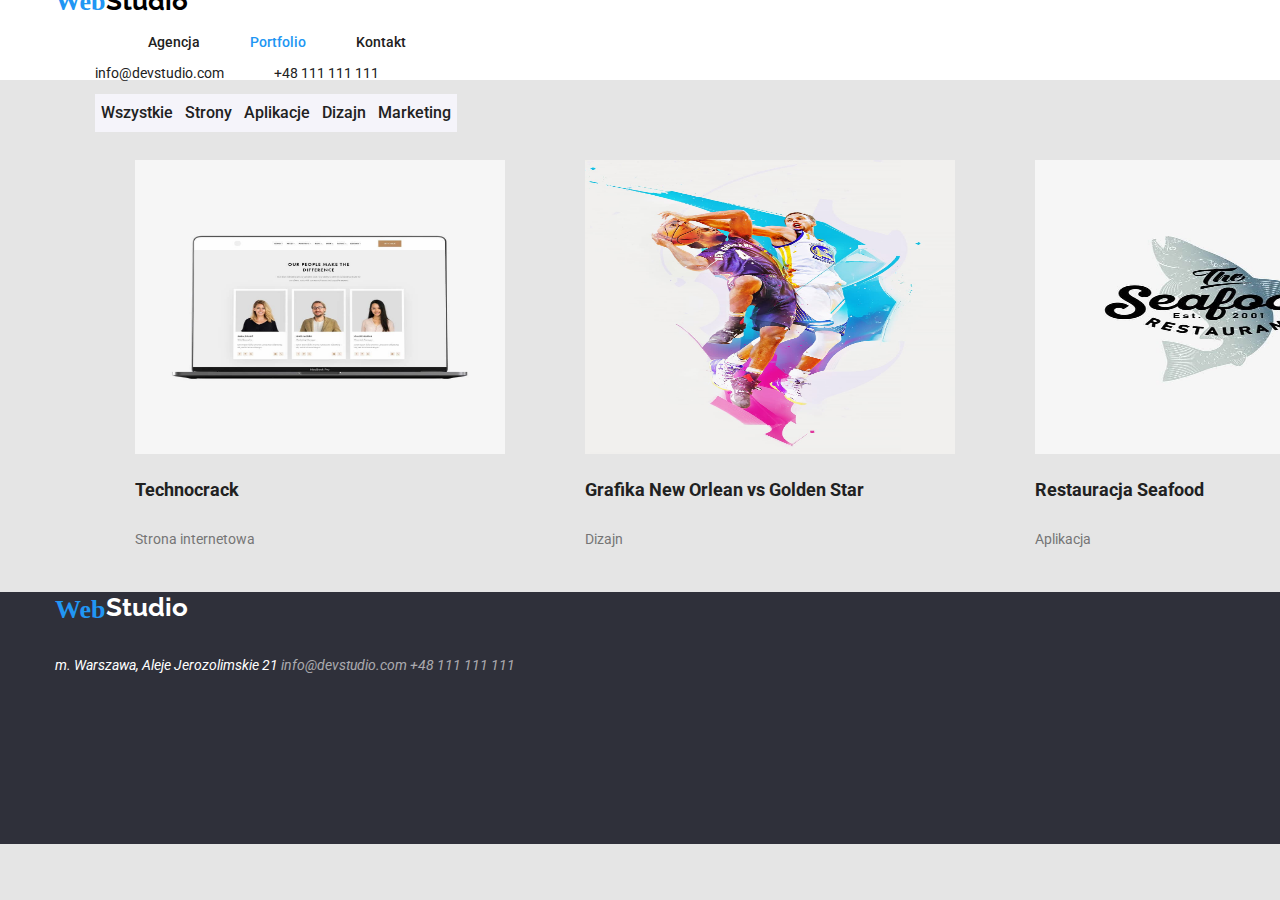
==== portfolio.html @ 8181daa1 "Zapisanie wszystkich zmian" ====
<!DOCTYPE html>
<html lang="en">
<head>
    <link
      rel="stylesheet"
      href="https://cdnjs.cloudflare.com/ajax/libs/modern-normalize/1.1.0/modern-normalize.css"
      integrity="sha512-Y0MM+V6ymRKN2zStTqzQ227DWhhp4Mzdo6gnlRnuaNCbc+YN/ZH0sBCLTM4M0oSy9c9VKiCvd4Jk44aCLrNS5Q=="
      crossorigin="anonymous"
      referrerpolicy="no-referrer"
    />
    <meta charset="UTF-8">
    <meta http-equiv="X-UA-Compatible" content="IE=edge">
    <meta name="viewport" content="width=device-width, initial-scale=1.0">
    <title>Portfolio</title>
    <link rel="stylesheet" href="./css/styles.css">
    <link rel="preconnect" href="https://fonts.googleapis.com">
<link rel="preconnect" href="https://fonts.gstatic.com" crossorigin>
<link href="https://fonts.googleapis.com/css2?family=Raleway:wght@700&family=Roboto:wght@400;500;700;900&display=swap" rel="stylesheet">
</head>
<body>
   <header class="header-style">
    <div class="container"> 
        <a class="logo" href="index.html"><span class="web-style">Web</span>Studio</a>
            <nav>
                <ul class="menu links-nav">
                    <li><a class="link" href="/portfolio.html">Agencja</a></li>
                    <li><a class="link portfolio" href="portfolio.html">Portfolio</a></li>
                    <li><a class="link" href="/portfolio.html">Kontakt</a></li>
                </ul>
            </nav>
        <ul class="menu contacts-header">
            <li>
                <a class="second-link" href="mailto:info@devstudio.com">info@devstudio.com</a>
            </li>

            <li>
                <a class="second-link" href="tel:+48111111111">+48 111 111 111</a>
            </li>
        </ul>
    </div>
    </header>  
    <main>
    <section>
        <div class="container">
        <ul class="menu">
        <li>
            <button class="portfolio-button">Wszystkie</button>
        </li>
        <li>
            <button class="portfolio-button">Strony</button>
        </li>
        <li>
            <button class="portfolio-button">Aplikacje</button>
        </li>
        <li>
            <button class="portfolio-button">Dizajn</button>
        </li>
        <li>
            <button class="portfolio-button">Marketing</button>
        </li>
        </ul>
    </div>
    <div class="container">   
        <ul class="menu portfolio-images">
            <li>
                <figure>
                    <img src="./images/technocrack.jpg"
                alt="Zdjęcie przedstawiające laptopa z wyświetlonymi na ekranie pracownikami firmy"
                width="370"
                height="294" />
            <figcaption>
                <h3 class="portfolio-image-title">Technocrack</h3>
                <p class="portfolio-image-description">Strona internetowa</p>
            </figcaption>
                </figure>
            </li>
            <li>
                <figure>
                    <img src="./images/new-orlean.jpg"
                alt="Zdjęcie przedstawiające dwóch koszykarzy"
                width="370"
                height="294" />
            <figcaption>
                <h3 class="portfolio-image-title">Grafika New Orlean vs Golden Star</h3>
                <p class="portfolio-image-description">Dizajn</p>
            </figcaption>
                </figure>
            </li>
            <li>
                <figure>
                    <img src="./images/seafood.jpg"
                alt="Zdjęcie przedstawiające logo restauracji Seafood z rybą w tle"
                width="370"
                height="294" />
            <figcaption>
                <h3 class="portfolio-image-title">Restauracja Seafood</h3>
                <p class="portfolio-image-description">Aplikacja</p>
            </figcaption>
                </figure>
            </li>
            <li>
                <figure>
                    <img src="./images/projekt-prime.jpg"
                alt="Zdjęcie przedstawiające słuchawki nauszne"
                width="370"
                height="294" />
            <figcaption>
                <h3 class="portfolio-image-title">Projekt Prime</h3>
                <p class="portfolio-image-description">Marketing</p>
            </figcaption>
                </figure>
            </li>
            <li>
                <figure>
                    <img src="./images/projekt-boxes.jpg"
                alt="Zdjęcie przedstawiające 2 pudełka z napisami"
                width="370"
                height="294" />
            <figcaption>
                <h3 class="portfolio-image-title">Projekt Boxes</h3>
                <p class="portfolio-image-description">Aplikacja</p>
            </figcaption>
                </figure>
            </li>
            <li>
                <figure>
                    <img src="./images/map-on-screen.jpg"
                alt="Zdjęcie przedstawiające ekran monitora z otwartą stroną internetową, a w niej mapą świata"
                width="370"
                height="294" />
            <figcaption>
                <h3 class="portfolio-image-title">Inspiration has no Borders</h3>
                <p class="portfolio-image-description">Strona internetowa</p>
            </figcaption>
                </figure>
            </li>
            <li>
                <figure>
                    <img src="./images/magazyn-limited-edition.jpg"
                alt="Zdjęcie przedstawiające dwie strony otwartego magazynu"
                width="370"
                height="294" />
            <figcaption>
                <h3 class="portfolio-image-title">Magazyn Limited Edition</h3>
                <p class="portfolio-image-description">Dizajn</p>
            </figcaption>
                </figure>
            </li>
            <li>
                <figure>
                    <img src="./images/projekt-lab.jpg"
                alt="Zdjęcie przedstawiające etykietę zawieszoną na sznurku"
                width="370"
                height="294" />
            <figcaption>
                <h3 class="portfolio-image-title">Projekt LAB</h3>
                <p class="portfolio-image-description">Marketing</p>
            </figcaption>
                </figure>
            </li>
            <li>
                <figure>
                    <img src="./images/growing-business.jpg"
                alt="Zdjęcie przedstawiające osobę piszącą na klawiaturze laptopa"
                width="370"
                height="294" />
            <figcaption>
                <h3 class="portfolio-image-title">Growing Business</h3>
                <p class="portfolio-image-description">Aplikacja</p>
            </figcaption>
                </figure>
            </li>
        </ul>
    </div>     
    </section>
</main>
    <footer class="footer-style">
        <div class="container">
            <p class="logo-footer"><span class="web-style">Web</span>Studio</p>
                <address class="address">m. Warszawa, Aleje Jerozolimskie 21
                    <a class="second-link-footer contact-footer" href="mailto:info@devstudio.com">info@devstudio.com</a>
                    <a class="second-link-footer contact-footer" href="tel:+48111111111">+48 111 111 111</a>
                </address>
        </div>
    </footer>
</body>
</html>
---- css/styles.css ----
body {
    font-family: 'Roboto', 'Helvetica Neue', 'Verdana', 'Tahoma', sans-serif;
    font-weight: 400;
    font-size: 14px;
    font-style: normal;
    color: var(--main-text-color);
    background-color: var(--main-background-color);
    letter-spacing: 0.03;
}

:root {
    --main-background-color: #E5E5E5;
    --white-main-color: #FFFFFF;
    --main-text-color: #757575;
    --blue-color: #2196F3;
    --logo-black-color: #000000;
    --text-black-color: #212121;
    --footer-contacts-color: #FFFFFF99;
    --background-grey-color: #2F303A;
    --buttons-section-color: #F5F4FA;
}

ul,
p {
    display: flex;
}

img {
    display: block;
}

.container {
    width: 100%;
    max-width: 1200px;
    margin: 0 auto;
    padding: 0 15px;
}

.header-style {
    background-color: var(--white-main-color);
    height: 80px;
    display: flex;
    flex-direction: row;
    justify-content: space-evenly;
    padding: 24px 0 25px 0;
    align-items: center;
}

.web-style {
    color: var(--blue-color);
    font-family: 'Oleo Script';
    font-size: 26px;
    line-height: 1.38;
}

.footer-style {
    background-color: var(--background-grey-color);
    height: 252px;
}

.logo-footer {
    color: var(--white-main-color);
    font-family: 'Raleway', sans-serif;
    font-size: 26px;
    font-weight: 700;
    line-height: 30.52px;
}

.logo {
    text-decoration: none;
    color: var(--logo-black-color);
    font-family: 'Raleway', sans-serif;
    font-size: 26px;
    font-weight: 700;
    line-height: 30.52px;
}

.links-nav {
    display: flex;
    flex-direction: row;
    padding-left: 93px;
    gap: 50px;
}

.contacts-header {
    margin-left: auto;
}

.link {
    text-decoration: none;
    color: var(--text-black-color);
    font-weight: 500;
    line-height: 1.17;
    letter-spacing: 0.02;
}

.link:hover,
.link:focus {
    color: var(--blue-color);
}

.second-link {
    text-decoration: none;
    color: var(--text-black-color);
    padding-right: 50px;
}

.second-link:hover,
.second-link:focus {
    color: var(--blue-color);
}

.second-link-footer {
    color: var(--footer-contacts-color);
    text-decoration: none;
}

.second-link-footer:hover,
.second-link-footer:focus {
    color: var(--blue-color);
}


.portfolio-button {
    background-color: var(--buttons-section-color);
    border: none;
    font-size: 16px;
    font-weight: 500;
    font-style: medium;
    text-align: center;
    line-height: 1.625;
    color: var(--text-black-color);
    height: 38px;
}

.portfolio-button:hover,
.portfolio-button:focus {
    background: var(--blue-color);
    color: var(--white-main-color);
    cursor: pointer;
}

.main-button {
    background-color: var(--buttons-section-color);
    color: var(--text-black-color);
    border: none;
    width: 200px;
    height: 50px;
}

.main-button:hover,
.main-button:focus {
    background-color: var(--blue-color);
    color: var(--white-main-color);
    cursor: pointer;
}

.title {
    color: var(--white-main-color);
    text-align: center;
    letter-spacing: 0.06;
    font-weight: 900;
    font-size: 44px;
    line-height: 1.36;
}

.description-title {
    font-weight: 700;
    line-height: 1.17;
    color: var(--text-black-color);
}

.description {
    line-height: 1.71;
}

.images-title {
    font-weight: 700;
    font-size: 36px;
    line-height: 1.17;
    color: var(--text-black-color);
    text-align: center;
}

.team-section-title {
    font-weight: 700;
    font-size: 36px;
    line-height: 1.17;
    color: var(--text-black-color);
    text-align: center;
}

.section {
    background-color: var(--background-grey-color);
    height: 600px;
}

.description-section {
    height: 769px;
}

.team-section {
    background-color: var(--buttons-color);
    height: 648px;
}

.team-member {
    color: var(--text-black-color);
    font-weight: 500;
    font-size: 16px;
    line-height: 1.17;
}

.team-member-profession {
    font-size: 16px;
    line-height: 1.17;
}

.portfolio-image-title {
    font-weight: 700;
    font-size: 18px;
    line-height: 2;
    letter-spacing: 0.06;
    color: var(--text-black-color);
}

.portfolio-image-description {
    font-size: 14px;
    line-height: 1.875;
}

.address {
    line-height: 1.71;
    color: var(--white-main-color);
}

.portfolio {
    color: var(--blue-color);
}

.lorem-menu {
    display: flex;
    justify-content: space-between;
}

.menu {
    list-style: none;
    display: flex;
    flex-direction: row;
}

.portfolio-images {
    display: flex;
}
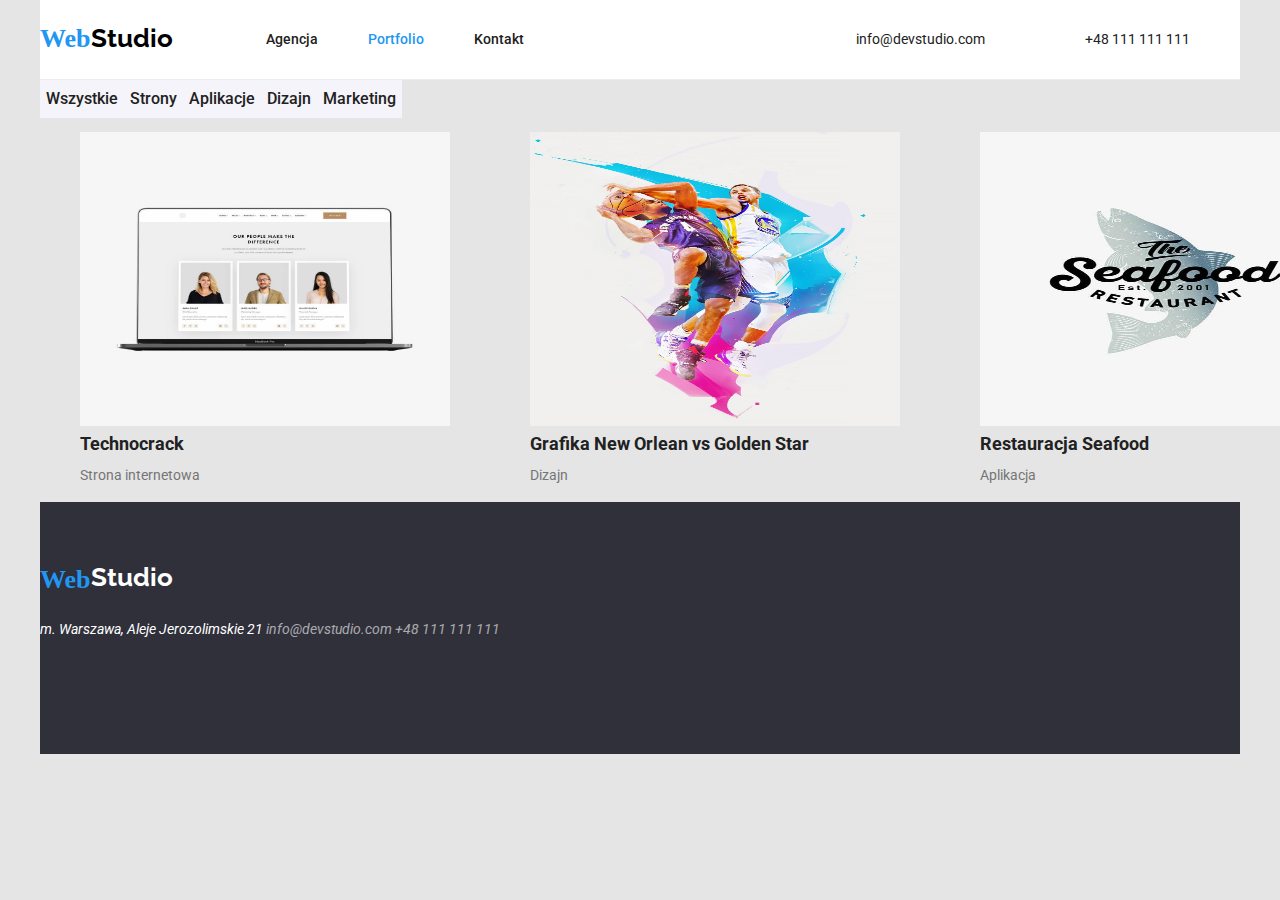
==== commit 86e5e0ab: "Zmiany CSS" ====
--- a/portfolio.html
+++ b/portfolio.html
@@ -18,8 +18,7 @@
 <link href="https://fonts.googleapis.com/css2?family=Raleway:wght@700&family=Roboto:wght@400;500;700;900&display=swap" rel="stylesheet">
 </head>
 <body>
-   <header class="header-style">
-    <div class="container"> 
+   <header class="header-style container">
         <a class="logo" href="index.html"><span class="web-style">Web</span>Studio</a>
             <nav>
                 <ul class="menu links-nav">
@@ -37,30 +36,27 @@
                 <a class="second-link" href="tel:+48111111111">+48 111 111 111</a>
             </li>
         </ul>
-    </div>
     </header>  
     <main>
-    <section>
-        <div class="container">
+    <section class="container">
         <ul class="menu">
-        <li>
+            <li>
             <button class="portfolio-button">Wszystkie</button>
-        </li>
-        <li>
+            </li>
+            <li>
             <button class="portfolio-button">Strony</button>
-        </li>
-        <li>
+            </li>
+            <li>
             <button class="portfolio-button">Aplikacje</button>
-        </li>
-        <li>
+            </li>
+            <li>
             <button class="portfolio-button">Dizajn</button>
-        </li>
-        <li>
+            </li>
+            <li>
             <button class="portfolio-button">Marketing</button>
-        </li>
-        </ul>
-    </div>
-    <div class="container">   
+            </li>
+        </ul>  
+        
         <ul class="menu portfolio-images">
             <li>
                 <figure>
@@ -170,18 +166,15 @@
             </figcaption>
                 </figure>
             </li>
-        </ul>
-    </div>     
+        </ul>     
     </section>
 </main>
-    <footer class="footer-style">
-        <div class="container">
-            <p class="logo-footer"><span class="web-style">Web</span>Studio</p>
-                <address class="address">m. Warszawa, Aleje Jerozolimskie 21
-                    <a class="second-link-footer contact-footer" href="mailto:info@devstudio.com">info@devstudio.com</a>
-                    <a class="second-link-footer contact-footer" href="tel:+48111111111">+48 111 111 111</a>
-                </address>
-        </div>
+    <footer class="footer-style container">
+        <p class="logo-footer"><span class="web-style">Web</span>Studio</p>
+            <address class="address">m. Warszawa, Aleje Jerozolimskie 21
+                <a class="second-link-footer contact-footer" href="mailto:info@devstudio.com">info@devstudio.com</a>
+                <a class="second-link-footer contact-footer" href="tel:+48111111111">+48 111 111 111</a>
+            </address>
     </footer>
 </body>
 </html>--- a/css/styles.css
+++ b/css/styles.css
@@ -18,6 +18,21 @@
     --footer-contacts-color: #FFFFFF99;
     --background-grey-color: #2F303A;
     --buttons-section-color: #F5F4FA;
+    --border-color: #ECECEC;
+}
+
+
+h1,
+h2,
+h3,
+h4,
+h5,
+h6,
+p,
+ul {
+  list-style: none;
+  padding: 0;
+  margin: 0;
 }
 
 ul,
@@ -30,10 +45,8 @@
 }
 
 .container {
-    width: 100%;
     max-width: 1200px;
     margin: 0 auto;
-    padding: 0 15px;
 }
 
 .header-style {
@@ -44,6 +57,7 @@
     justify-content: space-evenly;
     padding: 24px 0 25px 0;
     align-items: center;
+    border-bottom: 1px var(--border-color) solid;
 }
 
 .web-style {
@@ -64,6 +78,8 @@
     font-size: 26px;
     font-weight: 700;
     line-height: 30.52px;
+    padding-top: 60px;
+    padding-bottom: 20px;
 }
 
 .logo {
@@ -84,6 +100,7 @@
 
 .contacts-header {
     margin-left: auto;
+    gap: 50px;
 }
 
 .link {
@@ -146,6 +163,11 @@
     border: none;
     width: 200px;
     height: 50px;
+    border-radius: 4px;
+    text-align: center;
+    padding: 10px 41px;
+    box-shadow: 0px 4px 4px rgba(0, 0, 0, 0.15);
+    margin-left: 500px;
 }
 
 .main-button:hover,
@@ -162,12 +184,15 @@
     font-weight: 900;
     font-size: 44px;
     line-height: 1.36;
+    padding-top: 200px;
+    margin-bottom: 30px;
 }
 
 .description-title {
     font-weight: 700;
     line-height: 1.17;
     color: var(--text-black-color);
+    margin-top: 94px;
 }
 
 .description {
@@ -180,6 +205,12 @@
     line-height: 1.17;
     color: var(--text-black-color);
     text-align: center;
+    margin-top: 94px;
+    margin-bottom: 50px;
+}
+
+.images-list {
+    gap: 30px;
 }
 
 .team-section-title {
@@ -188,6 +219,7 @@
     line-height: 1.17;
     color: var(--text-black-color);
     text-align: center;
+    padding-top: 94px;
 }
 
 .section {
@@ -200,8 +232,31 @@
 }
 
 .team-section {
-    background-color: var(--buttons-color);
+    background-color: var(--buttons-section-color);
     height: 648px;
+}
+
+.team-menu {
+    display: flex;
+    gap: 30px;
+    justify-content: center;
+    margin-top: 50px;
+}
+
+.team-member-area {
+    display: flex;
+    justify-content: center;
+    background-color: var(--white-main-color);
+    width: 270px;
+    height: 368px;
+    border-bottom-left-radius: 4px;
+    border-bottom-right-radius: 4px;
+    margin: 0;
+    text-align: center;
+    align-items: start;
+    box-shadow: 0px 1px 3px rgba(0, 0, 0, 0.12), 0px 1px 1px rgba(0, 0, 0, 0.14),
+    0px 2px 1px rgba(0, 0, 0, 0.2);
+    margin-bottom: 94px;
 }
 
 .team-member {
@@ -209,11 +264,15 @@
     font-weight: 500;
     font-size: 16px;
     line-height: 1.17;
+    text-align: center;
+    padding-top: 30px;
 }
 
 .team-member-profession {
     font-size: 16px;
     line-height: 1.17;
+    justify-content: center;
+    padding-top: 10px;
 }
 
 .portfolio-image-title {
@@ -252,3 +311,13 @@
 .portfolio-images {
     display: flex;
 }
+
+.adress-list {
+    display: flex;
+    flex-direction: column;
+    padding-bottom: 60px;
+}
+
+.address-item {
+    padding-bottom: 9px;
+}
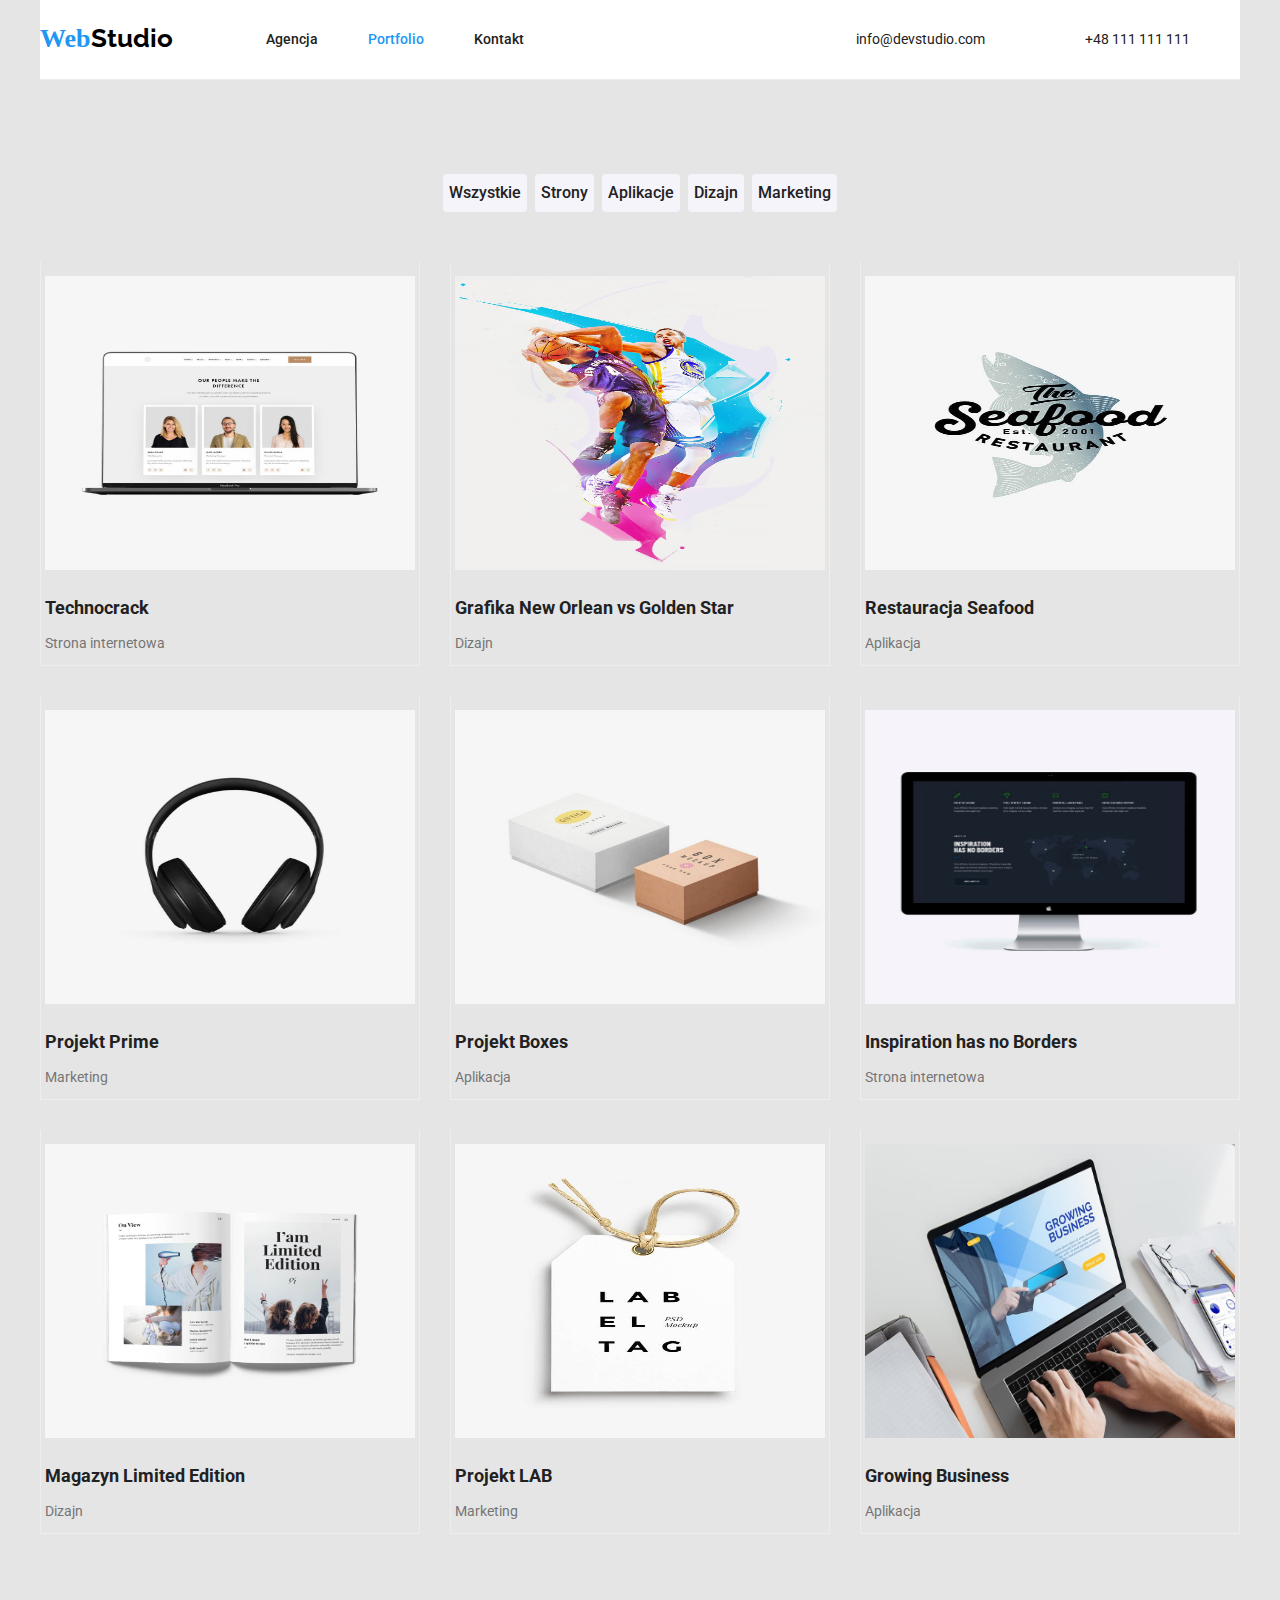
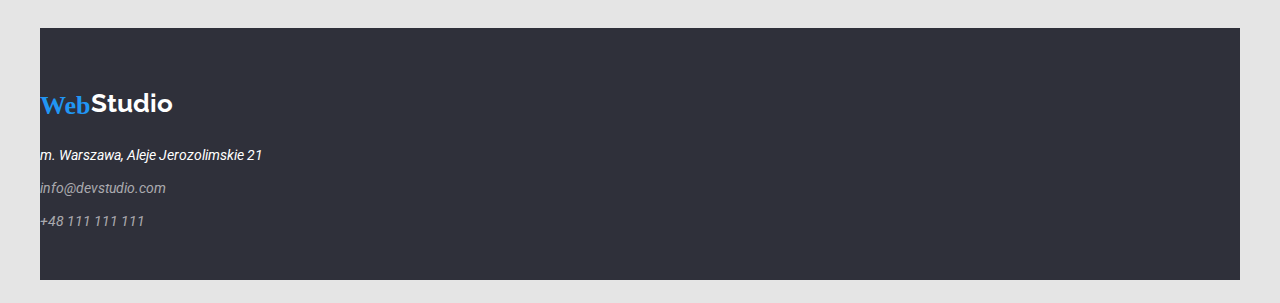
==== commit c0a7c9c7: "commit" ====
--- a/portfolio.html
+++ b/portfolio.html
@@ -39,7 +39,7 @@
     </header>  
     <main>
     <section class="container">
-        <ul class="menu">
+        <ul class="menu buttons">
             <li>
             <button class="portfolio-button">Wszystkie</button>
             </li>
@@ -58,7 +58,7 @@
         </ul>  
         
         <ul class="menu portfolio-images">
-            <li>
+            <li class="portfolio-item">
                 <figure>
                     <img src="./images/technocrack.jpg"
                 alt="Zdjęcie przedstawiające laptopa z wyświetlonymi na ekranie pracownikami firmy"
@@ -70,7 +70,7 @@
             </figcaption>
                 </figure>
             </li>
-            <li>
+            <li class="portfolio-item">
                 <figure>
                     <img src="./images/new-orlean.jpg"
                 alt="Zdjęcie przedstawiające dwóch koszykarzy"
@@ -82,7 +82,7 @@
             </figcaption>
                 </figure>
             </li>
-            <li>
+            <li class="portfolio-item">
                 <figure>
                     <img src="./images/seafood.jpg"
                 alt="Zdjęcie przedstawiające logo restauracji Seafood z rybą w tle"
@@ -94,7 +94,7 @@
             </figcaption>
                 </figure>
             </li>
-            <li>
+            <li class="portfolio-item">
                 <figure>
                     <img src="./images/projekt-prime.jpg"
                 alt="Zdjęcie przedstawiające słuchawki nauszne"
@@ -106,7 +106,7 @@
             </figcaption>
                 </figure>
             </li>
-            <li>
+            <li class="portfolio-item">
                 <figure>
                     <img src="./images/projekt-boxes.jpg"
                 alt="Zdjęcie przedstawiające 2 pudełka z napisami"
@@ -118,7 +118,7 @@
             </figcaption>
                 </figure>
             </li>
-            <li>
+            <li class="portfolio-item">
                 <figure>
                     <img src="./images/map-on-screen.jpg"
                 alt="Zdjęcie przedstawiające ekran monitora z otwartą stroną internetową, a w niej mapą świata"
@@ -130,7 +130,7 @@
             </figcaption>
                 </figure>
             </li>
-            <li>
+            <li class="portfolio-item">
                 <figure>
                     <img src="./images/magazyn-limited-edition.jpg"
                 alt="Zdjęcie przedstawiające dwie strony otwartego magazynu"
@@ -142,7 +142,7 @@
             </figcaption>
                 </figure>
             </li>
-            <li>
+            <li class="portfolio-item">
                 <figure>
                     <img src="./images/projekt-lab.jpg"
                 alt="Zdjęcie przedstawiające etykietę zawieszoną na sznurku"
@@ -154,7 +154,7 @@
             </figcaption>
                 </figure>
             </li>
-            <li>
+            <li class="portfolio-item">
                 <figure>
                     <img src="./images/growing-business.jpg"
                 alt="Zdjęcie przedstawiające osobę piszącą na klawiaturze laptopa"
@@ -171,9 +171,16 @@
 </main>
     <footer class="footer-style container">
         <p class="logo-footer"><span class="web-style">Web</span>Studio</p>
-            <address class="address">m. Warszawa, Aleje Jerozolimskie 21
-                <a class="second-link-footer contact-footer" href="mailto:info@devstudio.com">info@devstudio.com</a>
-                <a class="second-link-footer contact-footer" href="tel:+48111111111">+48 111 111 111</a>
+            <address class="address">
+                <ul class="adress-list">
+                    <li class="address-item">m. Warszawa, Aleje Jerozolimskie 21</li>
+                    <li class="address-item">
+                        <a class="second-link-footer contact-footer" href="mailto:info@devstudio.com">info@devstudio.com</a>
+                    </li>
+                    <li class="address-item">
+                        <a class="second-link-footer contact-footer" href="tel:+48111111111">+48 111 111 111</a>
+                    </li>
+                </ul>
             </address>
     </footer>
 </body>
--- a/css/styles.css
+++ b/css/styles.css
@@ -19,6 +19,7 @@
     --background-grey-color: #2F303A;
     --buttons-section-color: #F5F4FA;
     --border-color: #ECECEC;
+    --portfolio-color: #eeeeee;
 }
 
 
@@ -137,6 +138,13 @@
     color: var(--blue-color);
 }
 
+.buttons {
+    display: flex;
+    justify-content: center;
+    gap: 8px;
+    margin-top: 94px;
+    margin-bottom: 50px;
+}
 
 .portfolio-button {
     background-color: var(--buttons-section-color);
@@ -148,6 +156,7 @@
     line-height: 1.625;
     color: var(--text-black-color);
     height: 38px;
+    border-radius: 4px;
 }
 
 .portfolio-button:hover,
@@ -281,11 +290,13 @@
     line-height: 2;
     letter-spacing: 0.06;
     color: var(--text-black-color);
+    padding-top: 20px;
 }
 
 .portfolio-image-description {
     font-size: 14px;
     line-height: 1.875;
+    padding-top: 4px;
 }
 
 .address {
@@ -310,6 +321,22 @@
 
 .portfolio-images {
     display: flex;
+    flex-wrap: wrap;
+    gap: 30px;
+    margin-top: 50px;
+    margin-bottom: 94px;
+}
+
+.portfolio-item {
+    display: flex;
+    width: 370px;
+    height: 404px;
+    flex-basis: calc((100% - 60px) / 3);
+    justify-content: center;
+    border-left: 1px solid var(--portfolio-color);
+    border-right: 1px solid var(--portfolio-color);
+    border-bottom: 1px solid var(--portfolio-color);
+    padding-top: 0;
 }
 
 .adress-list {
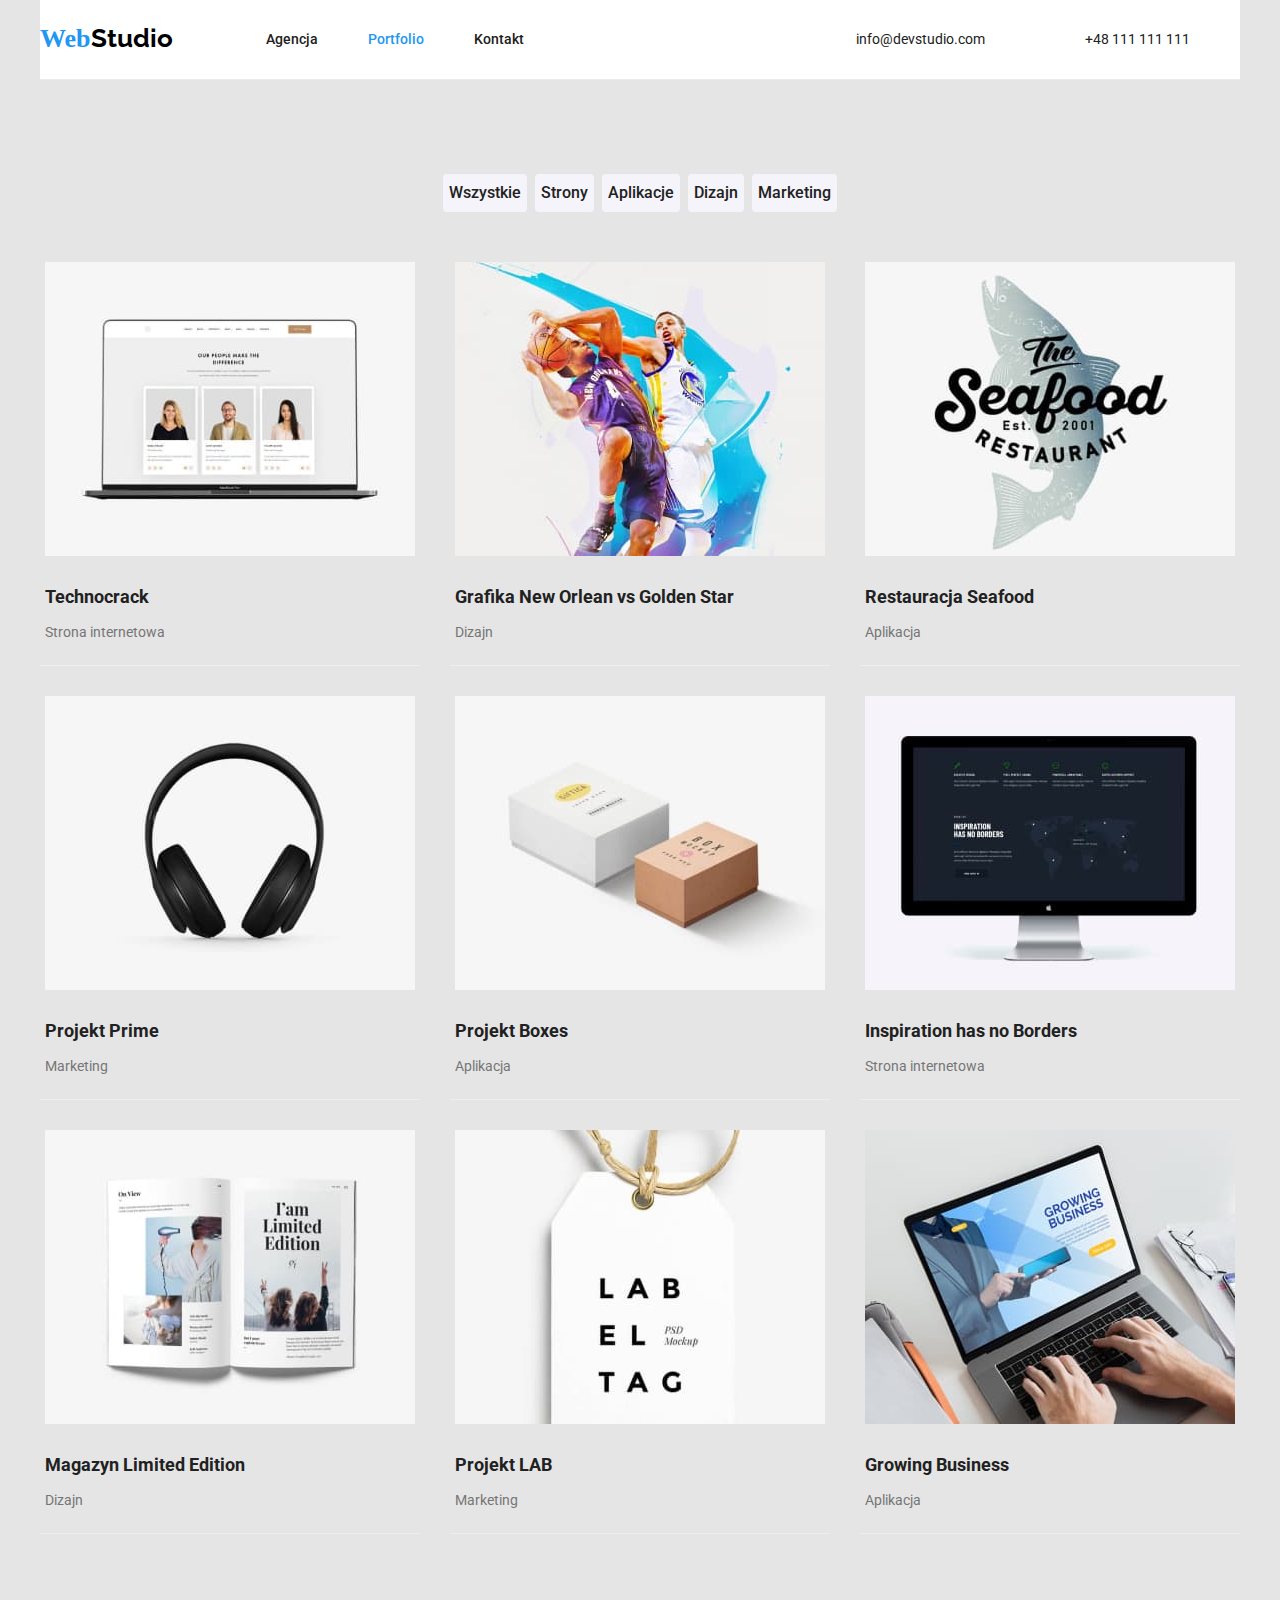
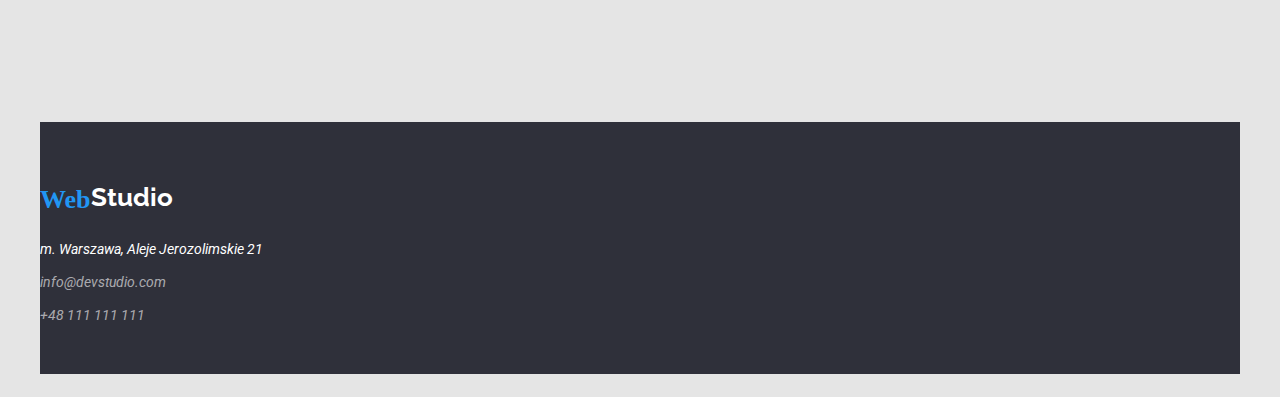
==== commit 1be0a88f: "commit" ====
--- a/portfolio.html
+++ b/portfolio.html
@@ -38,7 +38,7 @@
         </ul>
     </header>  
     <main>
-    <section class="container">
+    <section class="container section">
         <ul class="menu buttons">
             <li>
             <button class="portfolio-button">Wszystkie</button>
@@ -60,7 +60,7 @@
         <ul class="menu portfolio-images">
             <li class="portfolio-item">
                 <figure>
-                    <img src="./images/technocrack.jpg"
+                    <img src="./images/portfolio1.jpg"
                 alt="Zdjęcie przedstawiające laptopa z wyświetlonymi na ekranie pracownikami firmy"
                 width="370"
                 height="294" />
@@ -72,7 +72,7 @@
             </li>
             <li class="portfolio-item">
                 <figure>
-                    <img src="./images/new-orlean.jpg"
+                    <img src="./images/portfolio2.jpg"
                 alt="Zdjęcie przedstawiające dwóch koszykarzy"
                 width="370"
                 height="294" />
@@ -84,7 +84,7 @@
             </li>
             <li class="portfolio-item">
                 <figure>
-                    <img src="./images/seafood.jpg"
+                    <img src="./images/portfolio3.jpg"
                 alt="Zdjęcie przedstawiające logo restauracji Seafood z rybą w tle"
                 width="370"
                 height="294" />
@@ -96,7 +96,7 @@
             </li>
             <li class="portfolio-item">
                 <figure>
-                    <img src="./images/projekt-prime.jpg"
+                    <img src="./images/portfolio4.jpg"
                 alt="Zdjęcie przedstawiające słuchawki nauszne"
                 width="370"
                 height="294" />
@@ -108,7 +108,7 @@
             </li>
             <li class="portfolio-item">
                 <figure>
-                    <img src="./images/projekt-boxes.jpg"
+                    <img src="./images/portfolio5.jpg"
                 alt="Zdjęcie przedstawiające 2 pudełka z napisami"
                 width="370"
                 height="294" />
@@ -120,7 +120,7 @@
             </li>
             <li class="portfolio-item">
                 <figure>
-                    <img src="./images/map-on-screen.jpg"
+                    <img src="./images/portfolio6.jpg"
                 alt="Zdjęcie przedstawiające ekran monitora z otwartą stroną internetową, a w niej mapą świata"
                 width="370"
                 height="294" />
@@ -132,7 +132,7 @@
             </li>
             <li class="portfolio-item">
                 <figure>
-                    <img src="./images/magazyn-limited-edition.jpg"
+                    <img src="./images/portfolio7.jpg"
                 alt="Zdjęcie przedstawiające dwie strony otwartego magazynu"
                 width="370"
                 height="294" />
@@ -144,7 +144,7 @@
             </li>
             <li class="portfolio-item">
                 <figure>
-                    <img src="./images/projekt-lab.jpg"
+                    <img src="./images/portfolio8.jpg"
                 alt="Zdjęcie przedstawiające etykietę zawieszoną na sznurku"
                 width="370"
                 height="294" />
@@ -156,7 +156,7 @@
             </li>
             <li class="portfolio-item">
                 <figure>
-                    <img src="./images/growing-business.jpg"
+                    <img src="./images/portfolio9.jpg"
                 alt="Zdjęcie przedstawiające osobę piszącą na klawiaturze laptopa"
                 width="370"
                 height="294" />
--- a/css/styles.css
+++ b/css/styles.css
@@ -41,13 +41,19 @@
     display: flex;
 }
 
-img {
+figure {
     display: block;
+    margin: 0;
+    padding: 0;
 }
 
 .container {
     max-width: 1200px;
     margin: 0 auto;
+}
+
+.section {
+    padding: 94px 0 94px 0;
 }
 
 .header-style {
@@ -142,7 +148,6 @@
     display: flex;
     justify-content: center;
     gap: 8px;
-    margin-top: 94px;
     margin-bottom: 50px;
 }
 
@@ -188,20 +193,20 @@
 
 .title {
     color: var(--white-main-color);
-    text-align: center;
     letter-spacing: 0.06;
     font-weight: 900;
     font-size: 44px;
     line-height: 1.36;
-    padding-top: 200px;
+    display: flex;
     margin-bottom: 30px;
+    text-align: center;
+    justify-content: center;
 }
 
 .description-title {
     font-weight: 700;
     line-height: 1.17;
     color: var(--text-black-color);
-    margin-top: 94px;
 }
 
 .description {
@@ -228,10 +233,9 @@
     line-height: 1.17;
     color: var(--text-black-color);
     text-align: center;
-    padding-top: 94px;
-}
-
-.section {
+}
+
+.first-section {
     background-color: var(--background-grey-color);
     height: 600px;
 }
@@ -333,8 +337,6 @@
     height: 404px;
     flex-basis: calc((100% - 60px) / 3);
     justify-content: center;
-    border-left: 1px solid var(--portfolio-color);
-    border-right: 1px solid var(--portfolio-color);
     border-bottom: 1px solid var(--portfolio-color);
     padding-top: 0;
 }
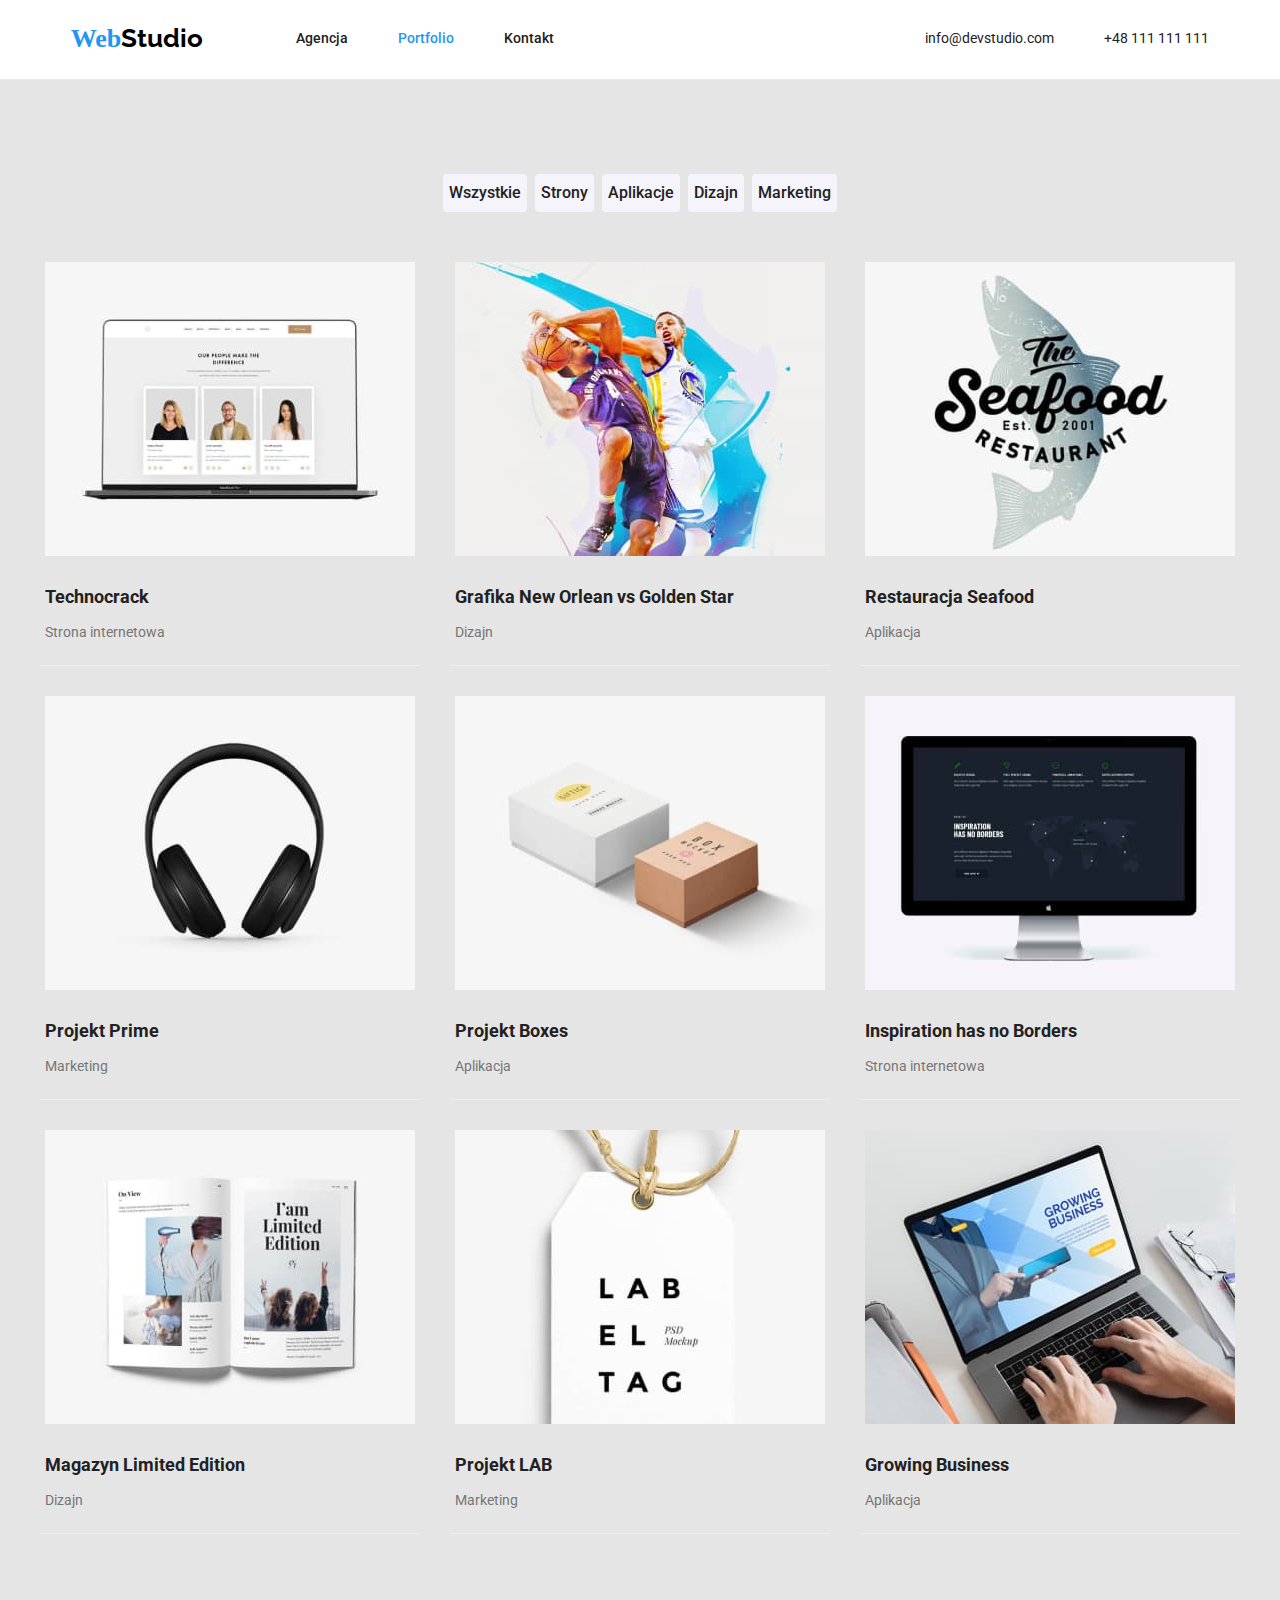
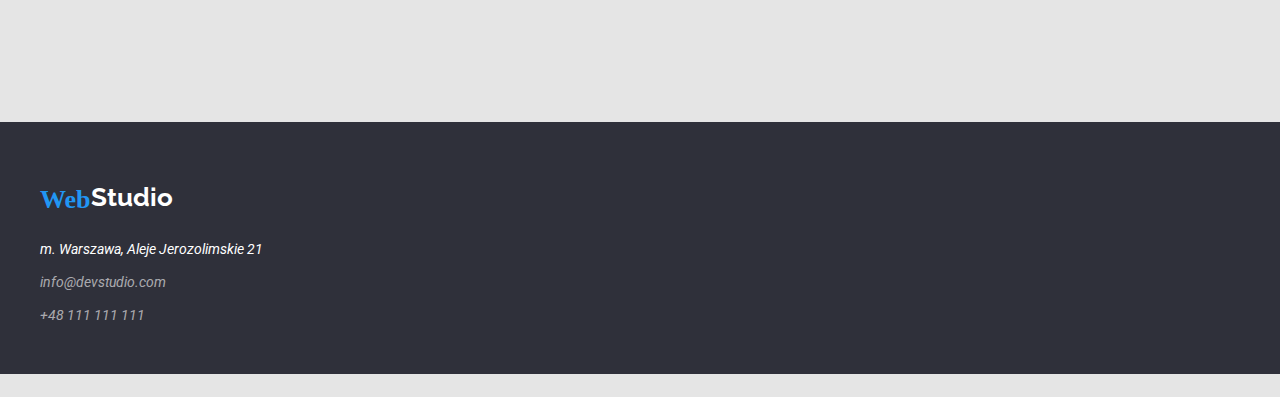
==== commit d7c23400: "commit" ====
--- a/portfolio.html
+++ b/portfolio.html
@@ -18,7 +18,9 @@
 <link href="https://fonts.googleapis.com/css2?family=Raleway:wght@700&family=Roboto:wght@400;500;700;900&display=swap" rel="stylesheet">
 </head>
 <body>
-   <header class="header-style container">
+   <div class="wrapper">
+    <header class="header-style">
+        <div class="container header-wrap">
         <a class="logo" href="index.html"><span class="web-style">Web</span>Studio</a>
             <nav>
                 <ul class="menu links-nav">
@@ -36,9 +38,11 @@
                 <a class="second-link" href="tel:+48111111111">+48 111 111 111</a>
             </li>
         </ul>
+        </div>
     </header>  
     <main>
-    <section class="container section">
+    <section class="section">
+        <div class="container">
         <ul class="menu buttons">
             <li>
             <button class="portfolio-button">Wszystkie</button>
@@ -166,10 +170,12 @@
             </figcaption>
                 </figure>
             </li>
-        </ul>     
+        </ul>
+        </div>     
     </section>
 </main>
-    <footer class="footer-style container">
+    <footer class="footer-style">
+        <div class="container">
         <p class="logo-footer"><span class="web-style">Web</span>Studio</p>
             <address class="address">
                 <ul class="adress-list">
@@ -182,6 +188,8 @@
                     </li>
                 </ul>
             </address>
+        <div>    
     </footer>
+</div>
 </body>
 </html>--- a/css/styles.css
+++ b/css/styles.css
@@ -47,6 +47,7 @@
     padding: 0;
 }
 
+
 .container {
     max-width: 1200px;
     margin: 0 auto;
@@ -67,6 +68,14 @@
     border-bottom: 1px var(--border-color) solid;
 }
 
+.header-wrap {
+    display: flex;
+    flex-direction: row;
+    justify-content: space-evenly;
+    padding: 24px 0 25px 0;
+    align-items: center;
+}
+
 .web-style {
     color: var(--blue-color);
     font-family: 'Oleo Script';
@@ -103,10 +112,11 @@
     flex-direction: row;
     padding-left: 93px;
     gap: 50px;
+    padding-right: 371px;
 }
 
 .contacts-header {
-    margin-left: auto;
+    padding-left: auto;
     gap: 50px;
 }
 
@@ -126,7 +136,6 @@
 .second-link {
     text-decoration: none;
     color: var(--text-black-color);
-    padding-right: 50px;
 }
 
 .second-link:hover,
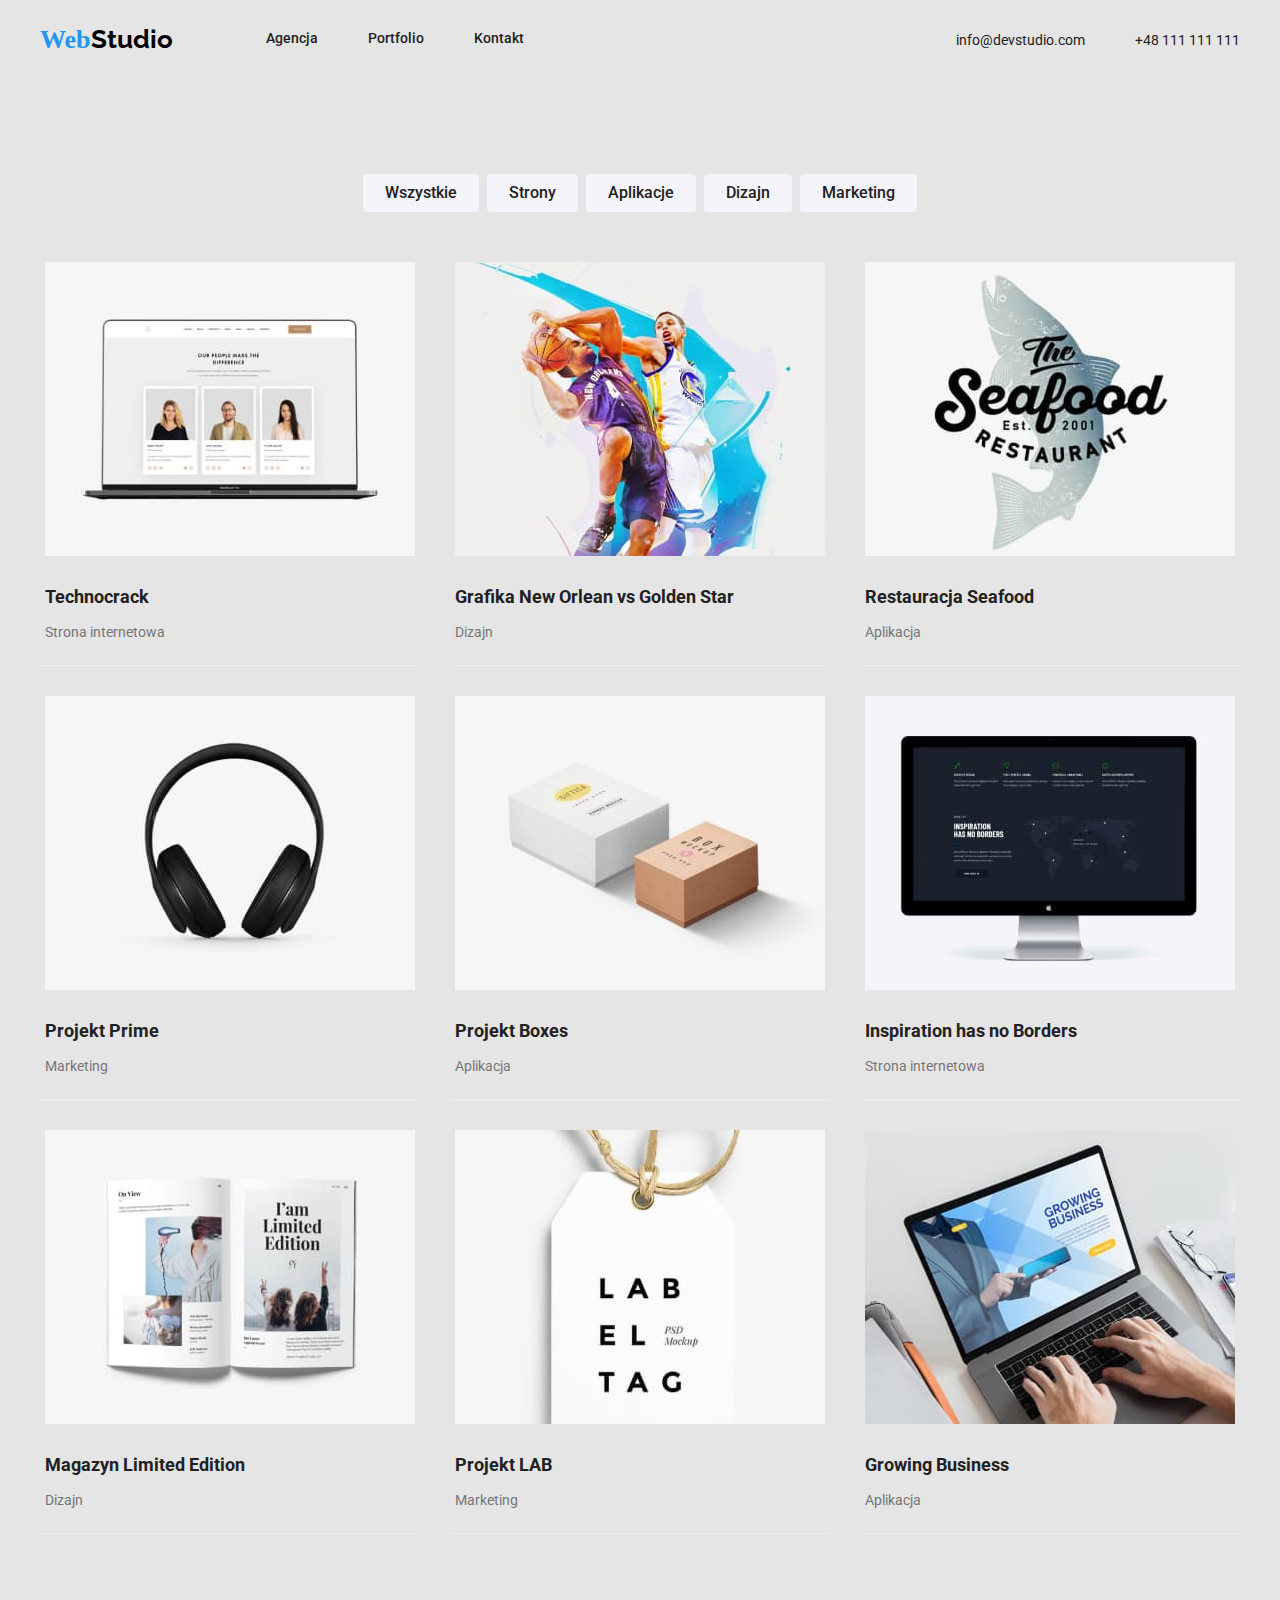
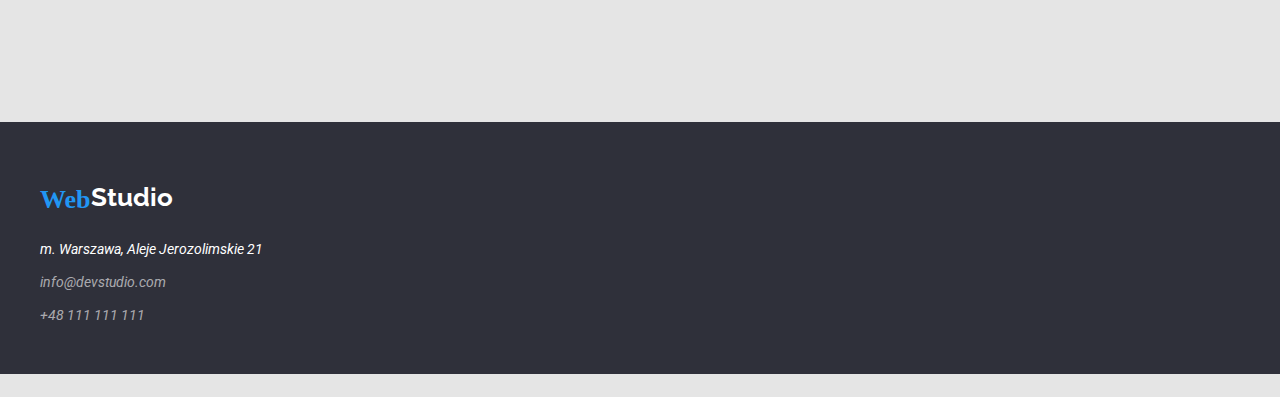
==== commit 05242a85: "commit" ====
--- a/portfolio.html
+++ b/portfolio.html
@@ -19,7 +19,7 @@
 </head>
 <body>
    <div class="wrapper">
-    <header class="header-style">
+    <!-- <header class="header-style">
         <div class="container header-wrap">
         <a class="logo" href="index.html"><span class="web-style">Web</span>Studio</a>
             <nav>
@@ -39,140 +39,156 @@
             </li>
         </ul>
         </div>
-    </header>  
+    </header>   -->
+<header class="header">
+<div class="header__container">
+    <div class="header__container--left">
+        <a class="logo" href="index.html"><span class="web-style">Web</span>Studio</a>
+        <nav class="links-nav">
+            <a class="link" href="./index.html">Agencja </a>
+            <a class="link" href="./portfolio.html">Portfolio</a>
+            <a class="link" href="./index.html">Kontakt</a>
+        </nav>
+    </div>
+    <div class="contacts-header header__container--right">
+        <a href="mailto:info@devstudio.com" class="second-link">info@devstudio.com</a>
+        <a href="tel:+48111111111" class="second-link">+48 111 111 111</a>
+    </div>
+</div>
+</header>
     <main>
-    <section class="section">
-        <div class="container">
-        <ul class="menu buttons">
-            <li>
-            <button class="portfolio-button">Wszystkie</button>
-            </li>
-            <li>
-            <button class="portfolio-button">Strony</button>
-            </li>
-            <li>
-            <button class="portfolio-button">Aplikacje</button>
-            </li>
-            <li>
-            <button class="portfolio-button">Dizajn</button>
-            </li>
-            <li>
-            <button class="portfolio-button">Marketing</button>
-            </li>
-        </ul>  
-        
-        <ul class="menu portfolio-images">
-            <li class="portfolio-item">
-                <figure>
-                    <img src="./images/portfolio1.jpg"
-                alt="Zdjęcie przedstawiające laptopa z wyświetlonymi na ekranie pracownikami firmy"
-                width="370"
-                height="294" />
-            <figcaption>
-                <h3 class="portfolio-image-title">Technocrack</h3>
-                <p class="portfolio-image-description">Strona internetowa</p>
-            </figcaption>
-                </figure>
-            </li>
-            <li class="portfolio-item">
-                <figure>
-                    <img src="./images/portfolio2.jpg"
-                alt="Zdjęcie przedstawiające dwóch koszykarzy"
-                width="370"
-                height="294" />
-            <figcaption>
-                <h3 class="portfolio-image-title">Grafika New Orlean vs Golden Star</h3>
-                <p class="portfolio-image-description">Dizajn</p>
-            </figcaption>
-                </figure>
-            </li>
-            <li class="portfolio-item">
-                <figure>
-                    <img src="./images/portfolio3.jpg"
-                alt="Zdjęcie przedstawiające logo restauracji Seafood z rybą w tle"
-                width="370"
-                height="294" />
-            <figcaption>
-                <h3 class="portfolio-image-title">Restauracja Seafood</h3>
-                <p class="portfolio-image-description">Aplikacja</p>
-            </figcaption>
-                </figure>
-            </li>
-            <li class="portfolio-item">
-                <figure>
-                    <img src="./images/portfolio4.jpg"
-                alt="Zdjęcie przedstawiające słuchawki nauszne"
-                width="370"
-                height="294" />
-            <figcaption>
-                <h3 class="portfolio-image-title">Projekt Prime</h3>
-                <p class="portfolio-image-description">Marketing</p>
-            </figcaption>
-                </figure>
-            </li>
-            <li class="portfolio-item">
-                <figure>
-                    <img src="./images/portfolio5.jpg"
-                alt="Zdjęcie przedstawiające 2 pudełka z napisami"
-                width="370"
-                height="294" />
-            <figcaption>
-                <h3 class="portfolio-image-title">Projekt Boxes</h3>
-                <p class="portfolio-image-description">Aplikacja</p>
-            </figcaption>
-                </figure>
-            </li>
-            <li class="portfolio-item">
-                <figure>
-                    <img src="./images/portfolio6.jpg"
-                alt="Zdjęcie przedstawiające ekran monitora z otwartą stroną internetową, a w niej mapą świata"
-                width="370"
-                height="294" />
-            <figcaption>
-                <h3 class="portfolio-image-title">Inspiration has no Borders</h3>
-                <p class="portfolio-image-description">Strona internetowa</p>
-            </figcaption>
-                </figure>
-            </li>
-            <li class="portfolio-item">
-                <figure>
-                    <img src="./images/portfolio7.jpg"
-                alt="Zdjęcie przedstawiające dwie strony otwartego magazynu"
-                width="370"
-                height="294" />
-            <figcaption>
-                <h3 class="portfolio-image-title">Magazyn Limited Edition</h3>
-                <p class="portfolio-image-description">Dizajn</p>
-            </figcaption>
-                </figure>
-            </li>
-            <li class="portfolio-item">
-                <figure>
-                    <img src="./images/portfolio8.jpg"
-                alt="Zdjęcie przedstawiające etykietę zawieszoną na sznurku"
-                width="370"
-                height="294" />
-            <figcaption>
-                <h3 class="portfolio-image-title">Projekt LAB</h3>
-                <p class="portfolio-image-description">Marketing</p>
-            </figcaption>
-                </figure>
-            </li>
-            <li class="portfolio-item">
-                <figure>
-                    <img src="./images/portfolio9.jpg"
-                alt="Zdjęcie przedstawiające osobę piszącą na klawiaturze laptopa"
-                width="370"
-                height="294" />
-            <figcaption>
-                <h3 class="portfolio-image-title">Growing Business</h3>
-                <p class="portfolio-image-description">Aplikacja</p>
-            </figcaption>
-                </figure>
-            </li>
-        </ul>
-        </div>     
-    </section>
+<section class="section">
+    <div class="container">
+<ul class="menu buttons">
+    <li>
+    <button class="portfolio-button">Wszystkie</button>
+    </li>
+    <li>
+    <button class="portfolio-button">Strony</button>
+    </li>
+    <li>
+    <button class="portfolio-button">Aplikacje</button>
+    </li>
+    <li>
+    <button class="portfolio-button">Dizajn</button>
+    </li>
+    <li>
+    <button class="portfolio-button">Marketing</button>
+    </li>
+</ul>  
+    
+    <ul class="menu portfolio-images">
+        <li class="portfolio-item">
+            <figure>
+                <img src="./images/portfolio1.jpg"
+            alt="Zdjęcie przedstawiające laptopa z wyświetlonymi na ekranie pracownikami firmy"
+            width="370"
+            height="294" />
+        <figcaption>
+            <h3 class="portfolio-image-title">Technocrack</h3>
+            <p class="portfolio-image-description">Strona internetowa</p>
+        </figcaption>
+            </figure>
+        </li>
+        <li class="portfolio-item">
+            <figure>
+                <img src="./images/portfolio2.jpg"
+            alt="Zdjęcie przedstawiające dwóch koszykarzy"
+            width="370"
+            height="294" />
+        <figcaption>
+            <h3 class="portfolio-image-title">Grafika New Orlean vs Golden Star</h3>
+            <p class="portfolio-image-description">Dizajn</p>
+        </figcaption>
+            </figure>
+        </li>
+        <li class="portfolio-item">
+            <figure>
+                <img src="./images/portfolio3.jpg"
+            alt="Zdjęcie przedstawiające logo restauracji Seafood z rybą w tle"
+            width="370"
+            height="294" />
+        <figcaption>
+            <h3 class="portfolio-image-title">Restauracja Seafood</h3>
+            <p class="portfolio-image-description">Aplikacja</p>
+        </figcaption>
+            </figure>
+        </li>
+        <li class="portfolio-item">
+            <figure>
+                <img src="./images/portfolio4.jpg"
+            alt="Zdjęcie przedstawiające słuchawki nauszne"
+            width="370"
+            height="294" />
+        <figcaption>
+            <h3 class="portfolio-image-title">Projekt Prime</h3>
+            <p class="portfolio-image-description">Marketing</p>
+        </figcaption>
+            </figure>
+        </li>
+        <li class="portfolio-item">
+            <figure>
+                <img src="./images/portfolio5.jpg"
+            alt="Zdjęcie przedstawiające 2 pudełka z napisami"
+            width="370"
+            height="294" />
+        <figcaption>
+            <h3 class="portfolio-image-title">Projekt Boxes</h3>
+            <p class="portfolio-image-description">Aplikacja</p>
+        </figcaption>
+            </figure>
+        </li>
+        <li class="portfolio-item">
+            <figure>
+                <img src="./images/portfolio6.jpg"
+            alt="Zdjęcie przedstawiające ekran monitora z otwartą stroną internetową, a w niej mapą świata"
+            width="370"
+            height="294" />
+        <figcaption>
+            <h3 class="portfolio-image-title">Inspiration has no Borders</h3>
+            <p class="portfolio-image-description">Strona internetowa</p>
+        </figcaption>
+            </figure>
+        </li>
+        <li class="portfolio-item">
+            <figure>
+                <img src="./images/portfolio7.jpg"
+            alt="Zdjęcie przedstawiające dwie strony otwartego magazynu"
+            width="370"
+            height="294" />
+        <figcaption>
+            <h3 class="portfolio-image-title">Magazyn Limited Edition</h3>
+            <p class="portfolio-image-description">Dizajn</p>
+        </figcaption>
+            </figure>
+        </li>
+        <li class="portfolio-item">
+            <figure>
+                <img src="./images/portfolio8.jpg"
+            alt="Zdjęcie przedstawiające etykietę zawieszoną na sznurku"
+            width="370"
+            height="294" />
+        <figcaption>
+            <h3 class="portfolio-image-title">Projekt LAB</h3>
+            <p class="portfolio-image-description">Marketing</p>
+        </figcaption>
+            </figure>
+        </li>
+        <li class="portfolio-item">
+            <figure>
+                <img src="./images/portfolio9.jpg"
+            alt="Zdjęcie przedstawiające osobę piszącą na klawiaturze laptopa"
+            width="370"
+            height="294" />
+        <figcaption>
+            <h3 class="portfolio-image-title">Growing Business</h3>
+            <p class="portfolio-image-description">Aplikacja</p>
+        </figcaption>
+            </figure>
+        </li>
+    </ul>
+    </div>     
+</section>
 </main>
     <footer class="footer-style">
         <div class="container">
--- a/css/styles.css
+++ b/css/styles.css
@@ -57,23 +57,52 @@
     padding: 94px 0 94px 0;
 }
 
-.header-style {
+/* .header-style {
     background-color: var(--white-main-color);
     height: 80px;
+    display: flex;
+    flex-direction: row;
+    justify-content: space-between;
+    padding: 24px 0 25px 0;
+    align-items: center;
+    border-bottom: 1px var(--border-color) solid;
+    box-sizing: border-box;
+} */
+
+.header {
+    height: 80px;
+    display: flex;
+    justify-content: center;
+}
+
+.header__container {
+    max-width: 1200px;
+    width: 100%;
+    display: flex;
+    align-items: center;
+    justify-content: space-between;
+}
+
+.header__container--left {
+    display: flex;
+}
+
+.header-wrap {
     display: flex;
     flex-direction: row;
     justify-content: space-evenly;
     padding: 24px 0 25px 0;
     align-items: center;
-    border-bottom: 1px var(--border-color) solid;
-}
-
-.header-wrap {
-    display: flex;
-    flex-direction: row;
-    justify-content: space-evenly;
-    padding: 24px 0 25px 0;
-    align-items: center;
+}
+
+.nav {
+    margin: auto;
+    padding: auto;
+}
+
+.wrapper {
+    margin: 0;
+    padding: 0;
 }
 
 .web-style {
@@ -86,6 +115,8 @@
 .footer-style {
     background-color: var(--background-grey-color);
     height: 252px;
+    margin-bottom: 0;
+    padding-bottom: 0;
 }
 
 .logo-footer {
@@ -105,6 +136,8 @@
     font-size: 26px;
     font-weight: 700;
     line-height: 30.52px;
+    padding-top: 24px;
+    padding-bottom: 25px;
 }
 
 .links-nav {
@@ -112,12 +145,29 @@
     flex-direction: row;
     padding-left: 93px;
     gap: 50px;
-    padding-right: 371px;
+    padding-top: 32px;
+    padding-bottom: 32px;
 }
 
 .contacts-header {
-    padding-left: auto;
+    margin-left: auto;
     gap: 50px;
+    flex-wrap: nowrap;
+}
+
+.header__container--right {
+    display: flex;
+    gap: 50px;
+}
+
+.first-contact {
+    width: 135px;
+    height: 16px;
+}
+
+.second-contact {
+    width: 110px;
+    height: 16px;
 }
 
 .link {
@@ -171,6 +221,7 @@
     color: var(--text-black-color);
     height: 38px;
     border-radius: 4px;
+    padding: 6px 22px;
 }
 
 .portfolio-button:hover,
@@ -178,6 +229,8 @@
     background: var(--blue-color);
     color: var(--white-main-color);
     cursor: pointer;
+    box-shadow: 0px 3px 1px rgba(0, 0, 0, 0.1), 0px 1px 2px rgba(0, 0, 0, 0.08),
+    0px 2px 2px rgba(0, 0, 0, 0.12);
 }
 
 .main-button {
@@ -207,9 +260,13 @@
     font-size: 44px;
     line-height: 1.36;
     display: flex;
-    margin-bottom: 30px;
-    text-align: center;
-    justify-content: center;
+    margin: 30px;
+    text-align: center;
+    justify-content: center;
+}
+
+.first-section-container {
+    padding-top: 60px;
 }
 
 .description-title {
